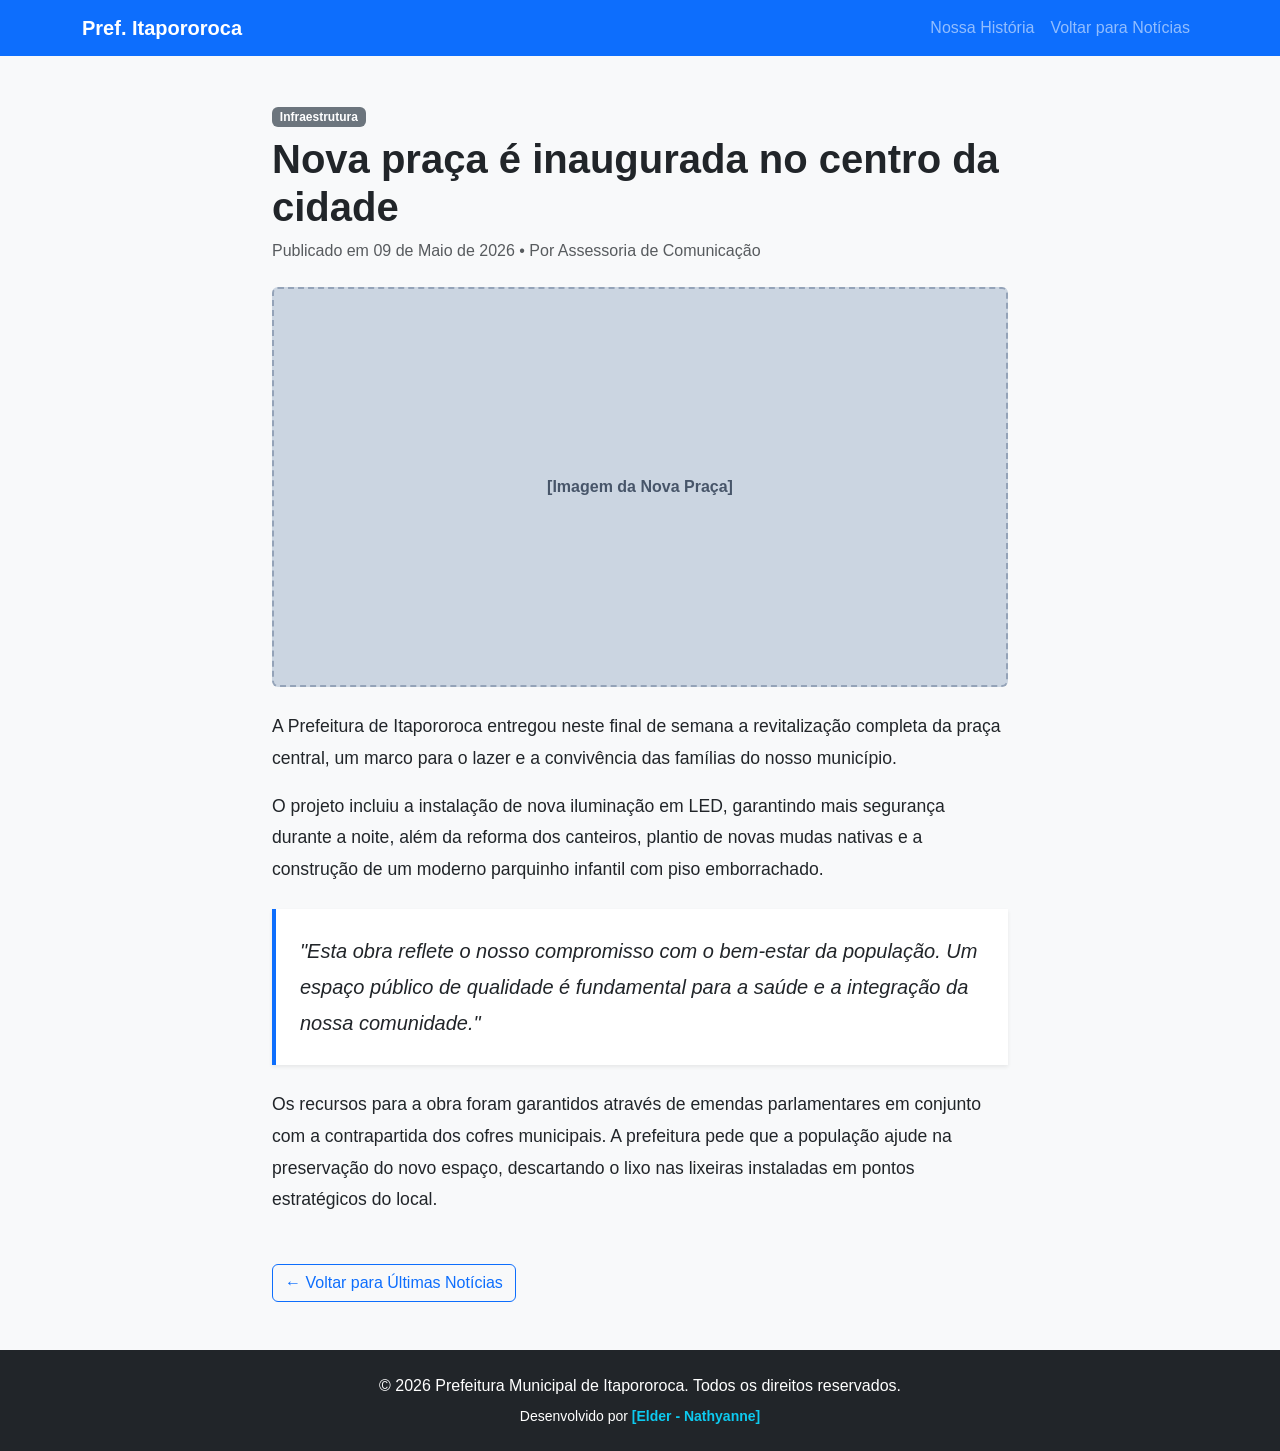
==== pages/noticia.html @ 1694d1ec "adequacao readme" ====
<!DOCTYPE html>
<html lang="pt-BR">
<head>
    <meta charset="UTF-8">
    <meta name="viewport" content="width=device-width, initial-scale=1.0">
    <title>Notícia - Prefeitura Municipal de Itapororoca</title>
    <link href="https://cdn.jsdelivr.net/npm/bootstrap@5.3.0/dist/css/bootstrap.min.css" rel="stylesheet">
    <!-- Caminho atualizado para a pasta assets -->
    <link rel="stylesheet" href="../assets/css/style.css">
</head>
<body class="bg-light">

    <!-- Navbar -->
    <nav class="navbar navbar-expand-lg navbar-dark bg-primary sticky-top">
        <div class="container">
            <a class="navbar-brand fw-bold" href="../index.html">Pref. Itapororoca</a>
            <button class="navbar-toggler" type="button" data-bs-toggle="collapse" data-bs-target="#navbarNav">
                <span class="navbar-toggler-icon"></span>
            </button>
            <div class="collapse navbar-collapse" id="navbarNav">
                <ul class="navbar-nav ms-auto">
                    <li class="nav-item"><a class="nav-link" href="../index.html#historia">Nossa História</a></li>
                    <li class="nav-item"><a class="nav-link" href="../index.html#noticias">Voltar para Notícias</a></li>
                </ul>
            </div>
        </div>
    </nav>

    <!-- Conteúdo da Notícia -->
    <main class="container py-5">
        <div class="row justify-content-center">
            <div class="col-lg-8">
                <!-- Cabeçalho da Notícia -->
                <header class="mb-4">
                    <span class="badge bg-secondary mb-2">Infraestrutura</span>
                    <h1 class="fw-bold">Nova praça é inaugurada no centro da cidade</h1>
                    <p class="text-muted">Publicado em 09 de Maio de 2026 • Por Assessoria de Comunicação</p>
                </header>

                <!-- Imagem de Destaque -->
                <div class="image-placeholder rounded mb-4" style="height: 400px; width: 100%;">
                    <!-- Quando tiver a imagem: <img src="../assets/img/praca.jpg" class="img-fluid rounded w-100" alt="Nova Praça"> -->
                    [Imagem da Nova Praça]
                </div>

                <!-- Corpo do Texto -->
                <article style="line-height: 1.8; font-size: 1.1rem;">
                    <p>A Prefeitura de Itapororoca entregou neste final de semana a revitalização completa da praça central, um marco para o lazer e a convivência das famílias do nosso município.</p>
                    <p>O projeto incluiu a instalação de nova iluminação em LED, garantindo mais segurança durante a noite, além da reforma dos canteiros, plantio de novas mudas nativas e a construção de um moderno parquinho infantil com piso emborrachado.</p>
                    <blockquote class="blockquote bg-white p-4 shadow-sm border-start border-primary border-4 my-4">
                        <p class="mb-0 fst-italic">"Esta obra reflete o nosso compromisso com o bem-estar da população. Um espaço público de qualidade é fundamental para a saúde e a integração da nossa comunidade."</p>
                    </blockquote>
                    <p>Os recursos para a obra foram garantidos através de emendas parlamentares em conjunto com a contrapartida dos cofres municipais. A prefeitura pede que a população ajude na preservação do novo espaço, descartando o lixo nas lixeiras instaladas em pontos estratégicos do local.</p>
                </article>

                <!-- Botão de Voltar -->
                <div class="mt-5">
                    <a href="../index.html#noticias" class="btn btn-outline-primary">&larr; Voltar para Últimas Notícias</a>
                </div>
            </div>
        </div>
    </main>

    <!-- Footer -->
    <footer class="bg-dark text-white text-center py-4 mt-auto">
        <div class="container">
            <p class="mb-2">&copy; 2026 Prefeitura Municipal de Itapororoca. Todos os direitos reservados.</p>
            <p class="mb-0 small">
                Desenvolvido por <a href="#" class="text-info text-decoration-none fw-bold">[Elder - Nathyanne]</a>
            </p>
        </div>
    </footer>

    <script src="https://cdn.jsdelivr.net/npm/bootstrap@5.3.0/dist/js/bootstrap.bundle.min.js"></script>
</body>
</html>
---- assets/css/style.css ----
body {
    font-family: 'Segoe UI', Tahoma, Geneva, Verdana, sans-serif;
    scroll-behavior: smooth;
}


.image-placeholder {
    background-color: #cbd5e1;
    color: #475569;
    display: flex;
    align-items: center;
    justify-content: center;
    font-weight: bold;
    text-align: center;
    border: 2px dashed #94a3b8;
}

.hero {
    min-height: 60vh;
    background-color: #3b82f6;

}

.hero .container {
    background-color: rgba(0, 0, 0, 0.4);
    padding: 2rem;
    border-radius: 10px;
}

.nav-link:hover {
    color: #f8f9fa !important;
    text-decoration: underline;
}

.card {
    transition: transform 0.3s ease;
}

.card:hover {
    transform: translateY(-5px);
}
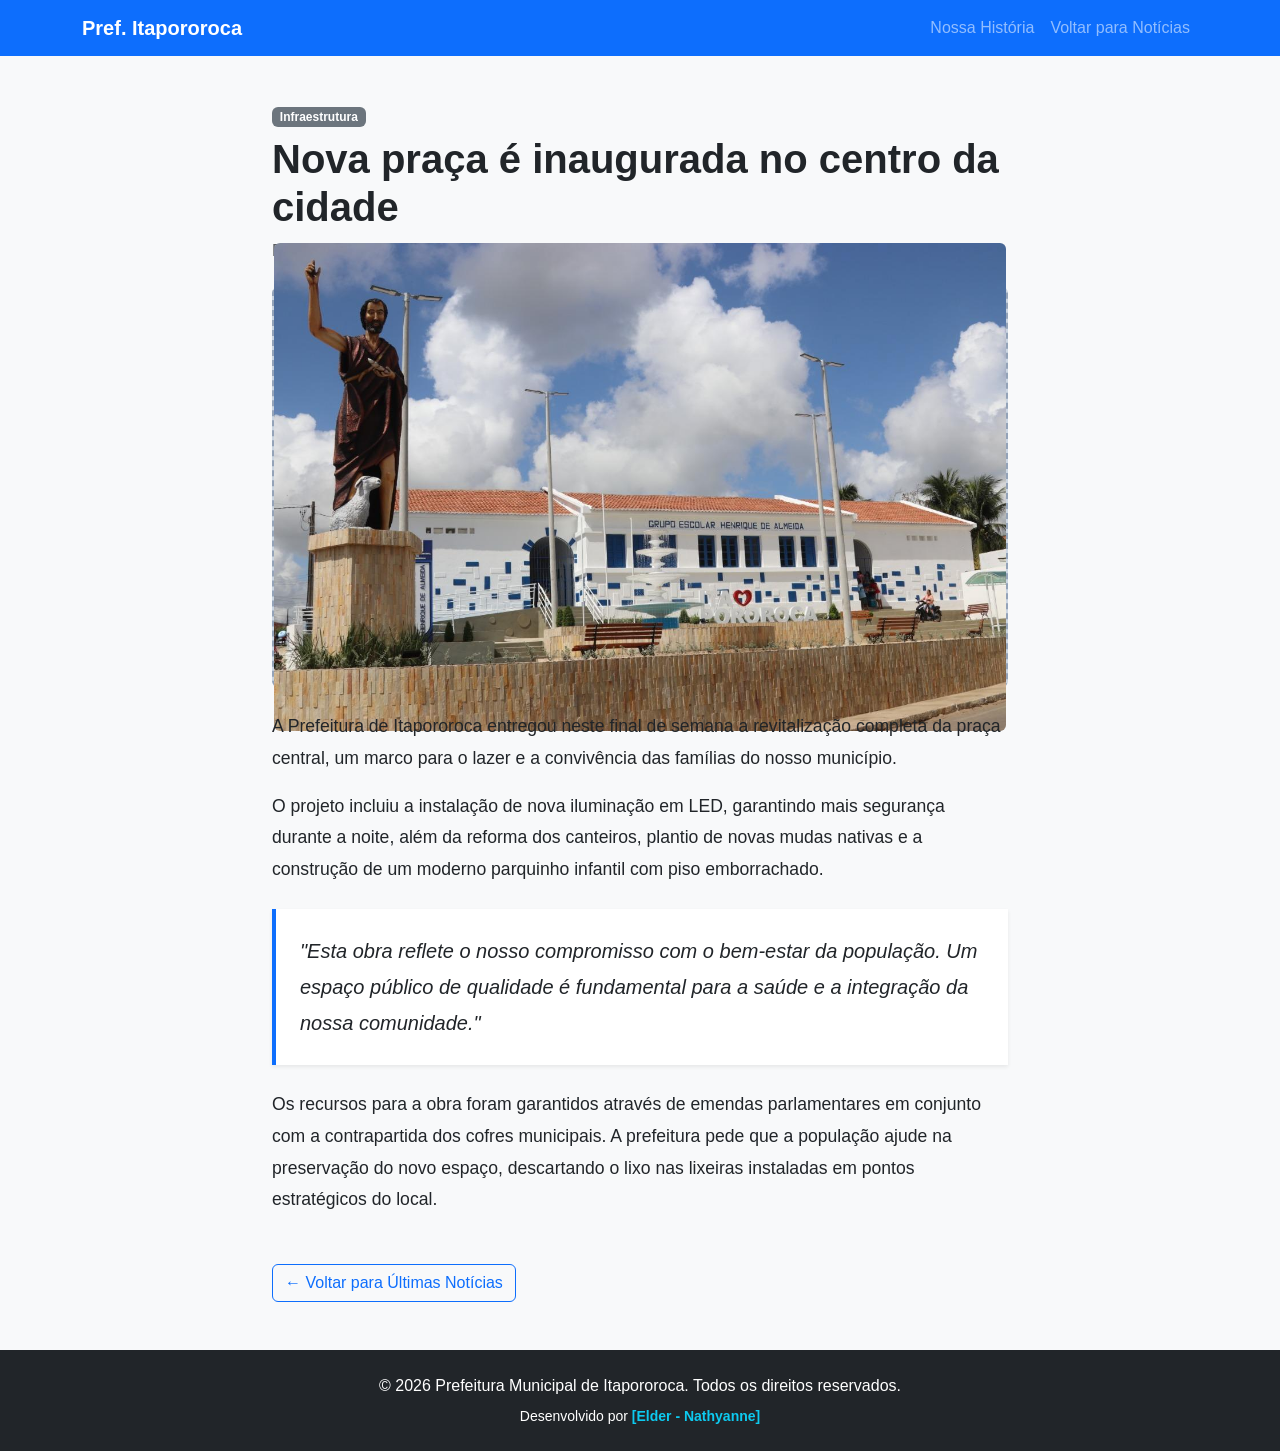
==== commit e956cd35: "atualizando a pagina de noticias" ====
--- a/pages/noticia.html
+++ b/pages/noticia.html
@@ -5,12 +5,10 @@
     <meta name="viewport" content="width=device-width, initial-scale=1.0">
     <title>Notícia - Prefeitura Municipal de Itapororoca</title>
     <link href="https://cdn.jsdelivr.net/npm/bootstrap@5.3.0/dist/css/bootstrap.min.css" rel="stylesheet">
-    <!-- Caminho atualizado para a pasta assets -->
     <link rel="stylesheet" href="../assets/css/style.css">
 </head>
 <body class="bg-light">
 
-    <!-- Navbar -->
     <nav class="navbar navbar-expand-lg navbar-dark bg-primary sticky-top">
         <div class="container">
             <a class="navbar-brand fw-bold" href="../index.html">Pref. Itapororoca</a>
@@ -26,24 +24,19 @@
         </div>
     </nav>
 
-    <!-- Conteúdo da Notícia -->
     <main class="container py-5">
         <div class="row justify-content-center">
             <div class="col-lg-8">
-                <!-- Cabeçalho da Notícia -->
                 <header class="mb-4">
                     <span class="badge bg-secondary mb-2">Infraestrutura</span>
                     <h1 class="fw-bold">Nova praça é inaugurada no centro da cidade</h1>
                     <p class="text-muted">Publicado em 09 de Maio de 2026 • Por Assessoria de Comunicação</p>
                 </header>
 
-                <!-- Imagem de Destaque -->
                 <div class="image-placeholder rounded mb-4" style="height: 400px; width: 100%;">
-                    <!-- Quando tiver a imagem: <img src="../assets/img/praca.jpg" class="img-fluid rounded w-100" alt="Nova Praça"> -->
-                    [Imagem da Nova Praça]
+                    <img src="../assets/img/praca.jpg" class="img-fluid rounded w-100" alt="Nova Praça">
                 </div>
 
-                <!-- Corpo do Texto -->
                 <article style="line-height: 1.8; font-size: 1.1rem;">
                     <p>A Prefeitura de Itapororoca entregou neste final de semana a revitalização completa da praça central, um marco para o lazer e a convivência das famílias do nosso município.</p>
                     <p>O projeto incluiu a instalação de nova iluminação em LED, garantindo mais segurança durante a noite, além da reforma dos canteiros, plantio de novas mudas nativas e a construção de um moderno parquinho infantil com piso emborrachado.</p>
@@ -53,7 +46,6 @@
                     <p>Os recursos para a obra foram garantidos através de emendas parlamentares em conjunto com a contrapartida dos cofres municipais. A prefeitura pede que a população ajude na preservação do novo espaço, descartando o lixo nas lixeiras instaladas em pontos estratégicos do local.</p>
                 </article>
 
-                <!-- Botão de Voltar -->
                 <div class="mt-5">
                     <a href="../index.html#noticias" class="btn btn-outline-primary">&larr; Voltar para Últimas Notícias</a>
                 </div>
@@ -61,7 +53,6 @@
         </div>
     </main>
 
-    <!-- Footer -->
     <footer class="bg-dark text-white text-center py-4 mt-auto">
         <div class="container">
             <p class="mb-2">&copy; 2026 Prefeitura Municipal de Itapororoca. Todos os direitos reservados.</p>
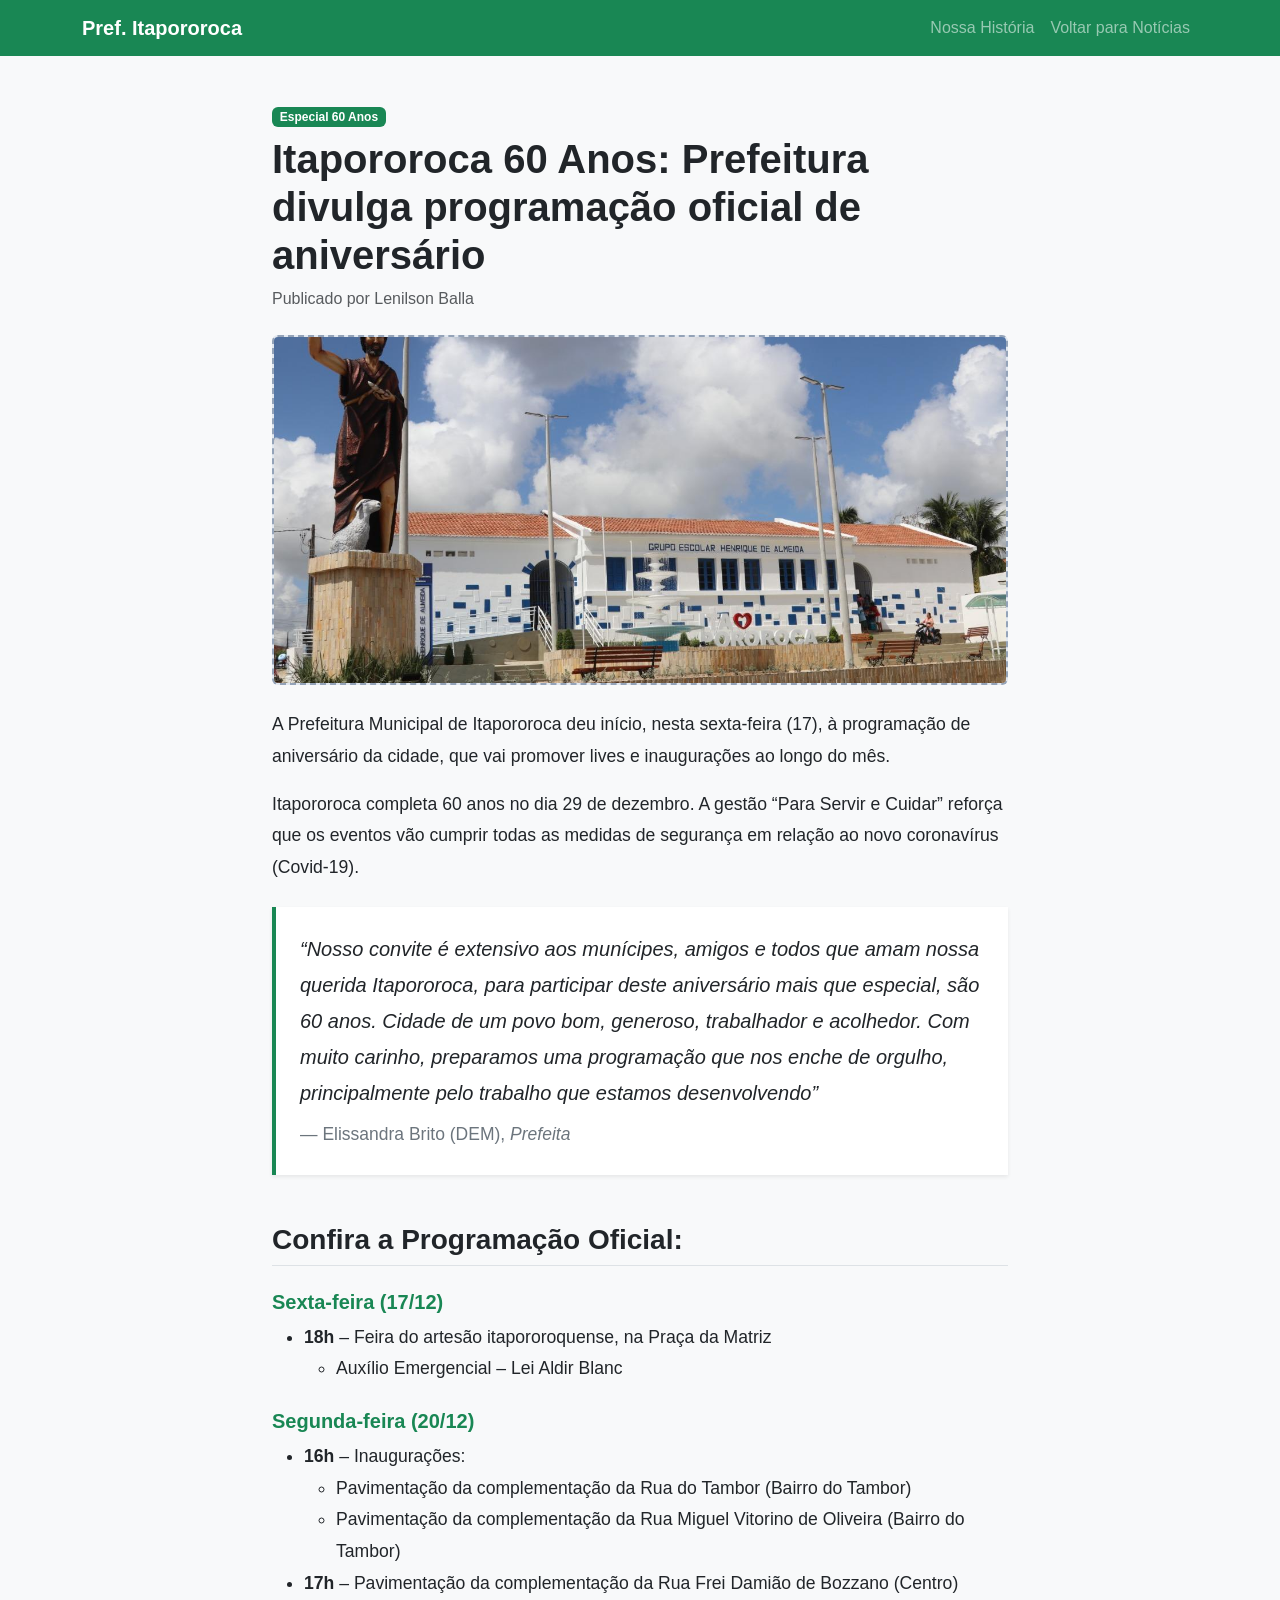
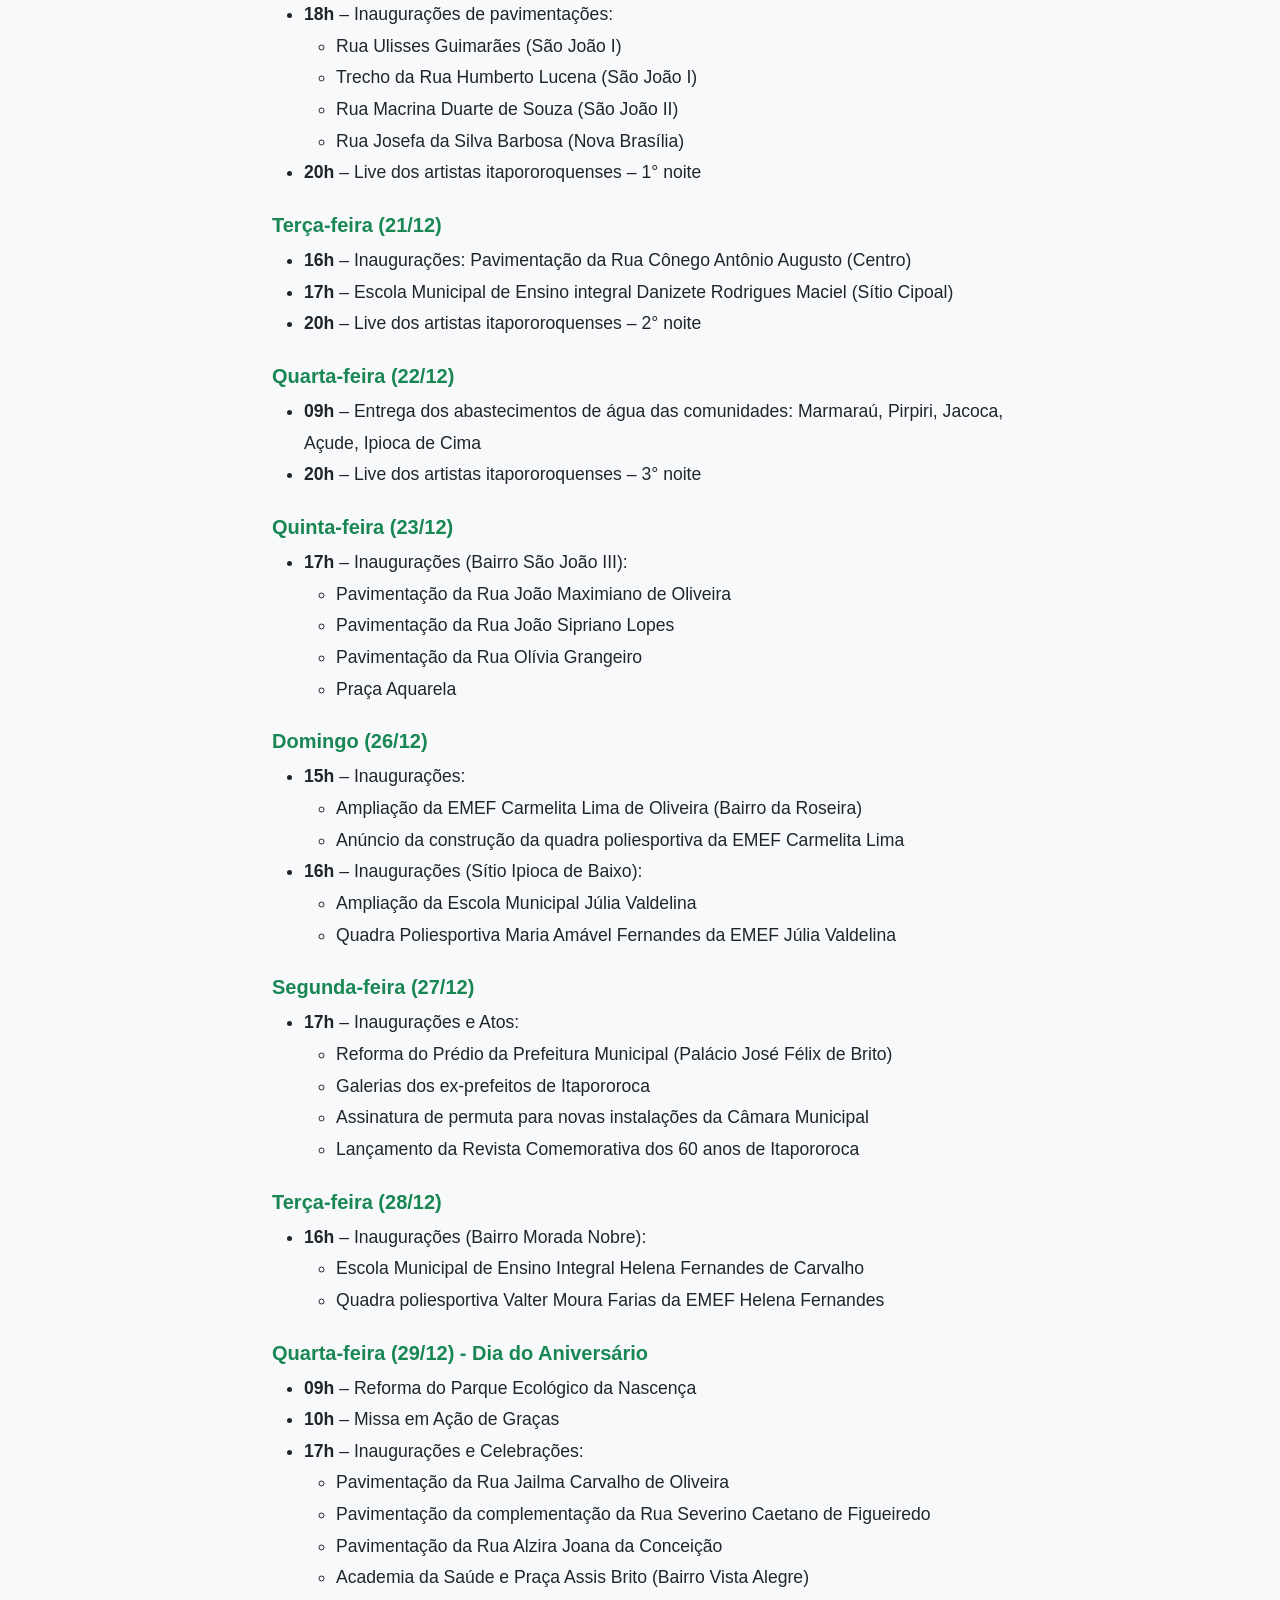
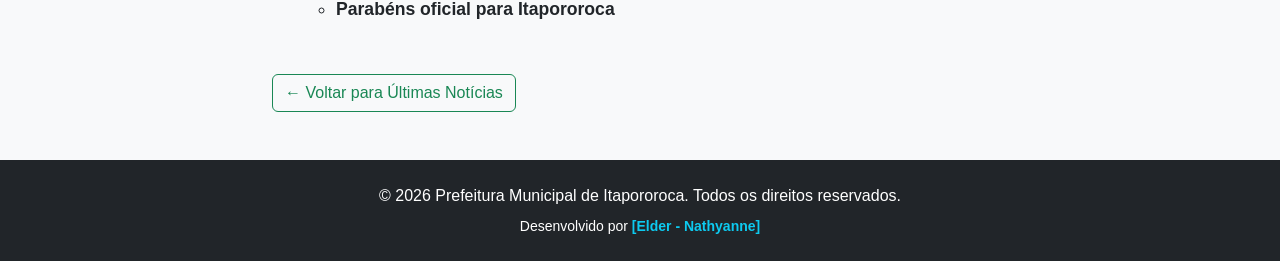
==== commit efa8d64e: "verde" ====
--- a/pages/noticia.html
+++ b/pages/noticia.html
@@ -3,13 +3,14 @@
 <head>
     <meta charset="UTF-8">
     <meta name="viewport" content="width=device-width, initial-scale=1.0">
-    <title>Notícia - Prefeitura Municipal de Itapororoca</title>
+    <title>Itapororoca 60 Anos - Prefeitura Municipal</title>
     <link href="https://cdn.jsdelivr.net/npm/bootstrap@5.3.0/dist/css/bootstrap.min.css" rel="stylesheet">
     <link rel="stylesheet" href="../assets/css/style.css">
 </head>
 <body class="bg-light">
 
-    <nav class="navbar navbar-expand-lg navbar-dark bg-primary sticky-top">
+    <!-- Alterado de bg-primary para bg-success -->
+    <nav class="navbar navbar-expand-lg navbar-dark bg-success sticky-top">
         <div class="container">
             <a class="navbar-brand fw-bold" href="../index.html">Pref. Itapororoca</a>
             <button class="navbar-toggler" type="button" data-bs-toggle="collapse" data-bs-target="#navbarNav">
@@ -28,26 +29,137 @@
         <div class="row justify-content-center">
             <div class="col-lg-8">
                 <header class="mb-4">
-                    <span class="badge bg-secondary mb-2">Infraestrutura</span>
-                    <h1 class="fw-bold">Nova praça é inaugurada no centro da cidade</h1>
-                    <p class="text-muted">Publicado em 09 de Maio de 2026 • Por Assessoria de Comunicação</p>
+                    <span class="badge bg-success mb-2">Especial 60 Anos</span>
+                    <h1 class="fw-bold">Itapororoca 60 Anos: Prefeitura divulga programação oficial de aniversário</h1>
+                    <p class="text-muted">Publicado por Lenilson Balla</p>
                 </header>
 
-                <div class="image-placeholder rounded mb-4" style="height: 400px; width: 100%;">
-                    <img src="../assets/img/praca.jpg" class="img-fluid rounded w-100" alt="Nova Praça">
+                <div class="rounded mb-4 overflow-hidden image-placeholder" style="height: 350px; width: 100%; background-color: #e2e8f0;">
+                    <img src="../assets/img/praca.jpg" class="w-100 h-100" style="object-fit: cover;" alt="Aniversário de Itapororoca">
                 </div>
+                <article style="line-height: 1.8; font-size: 1.1rem;">
+                    <p>A Prefeitura Municipal de Itapororoca deu início, nesta sexta-feira (17), à programação de aniversário da cidade, que vai promover lives e inaugurações ao longo do mês.</p>
+                    
+                    <p>Itapororoca completa 60 anos no dia 29 de dezembro. A gestão “Para Servir e Cuidar” reforça que os eventos vão cumprir todas as medidas de segurança em relação ao novo coronavírus (Covid-19).</p>
+                    
+                    <blockquote class="blockquote bg-white p-4 shadow-sm border-start border-success border-4 my-4">
+                        <p class="mb-0 fst-italic">“Nosso convite é extensivo aos munícipes, amigos e todos que amam nossa querida Itapororoca, para participar deste aniversário mais que especial, são 60 anos. Cidade de um povo bom, generoso, trabalhador e acolhedor. Com muito carinho, preparamos uma programação que nos enche de orgulho, principalmente pelo trabalho que estamos desenvolvendo”</p>
+                        <footer class="blockquote-footer mt-2">Elissandra Brito (DEM), <cite title="Prefeita de Itapororoca">Prefeita</cite></footer>
+                    </blockquote>
 
-                <article style="line-height: 1.8; font-size: 1.1rem;">
-                    <p>A Prefeitura de Itapororoca entregou neste final de semana a revitalização completa da praça central, um marco para o lazer e a convivência das famílias do nosso município.</p>
-                    <p>O projeto incluiu a instalação de nova iluminação em LED, garantindo mais segurança durante a noite, além da reforma dos canteiros, plantio de novas mudas nativas e a construção de um moderno parquinho infantil com piso emborrachado.</p>
-                    <blockquote class="blockquote bg-white p-4 shadow-sm border-start border-primary border-4 my-4">
-                        <p class="mb-0 fst-italic">"Esta obra reflete o nosso compromisso com o bem-estar da população. Um espaço público de qualidade é fundamental para a saúde e a integração da nossa comunidade."</p>
-                    </blockquote>
-                    <p>Os recursos para a obra foram garantidos através de emendas parlamentares em conjunto com a contrapartida dos cofres municipais. A prefeitura pede que a população ajude na preservação do novo espaço, descartando o lixo nas lixeiras instaladas em pontos estratégicos do local.</p>
+                    <!-- Ajustado as cores dos subtítulos de text-primary (azul) para text-success (verde) para manter o padrão visual -->
+                    <h3 class="fw-bold mt-5 mb-4 border-bottom pb-2">Confira a Programação Oficial:</h3>
+
+                    <h5 class="text-success fw-bold">Sexta-feira (17/12)</h5>
+                    <ul class="mb-4">
+                        <li><strong>18h</strong> – Feira do artesão itapororoquense, na Praça da Matriz
+                            <ul>
+                                <li>Auxílio Emergencial – Lei Aldir Blanc</li>
+                            </ul>
+                        </li>
+                    </ul>
+
+                    <h5 class="text-success fw-bold">Segunda-feira (20/12)</h5>
+                    <ul class="mb-4">
+                        <li><strong>16h</strong> – Inaugurações:
+                            <ul>
+                                <li>Pavimentação da complementação da Rua do Tambor (Bairro do Tambor)</li>
+                                <li>Pavimentação da complementação da Rua Miguel Vitorino de Oliveira (Bairro do Tambor)</li>
+                            </ul>
+                        </li>
+                        <li><strong>17h</strong> – Pavimentação da complementação da Rua Frei Damião de Bozzano (Centro)</li>
+                        <li><strong>18h</strong> – Inaugurações de pavimentações:
+                            <ul>
+                                <li>Rua Ulisses Guimarães (São João I)</li>
+                                <li>Trecho da Rua Humberto Lucena (São João I)</li>
+                                <li>Rua Macrina Duarte de Souza (São João II)</li>
+                                <li>Rua Josefa da Silva Barbosa (Nova Brasília)</li>
+                            </ul>
+                        </li>
+                        <li><strong>20h</strong> – Live dos artistas itapororoquenses – 1° noite</li>
+                    </ul>
+
+                    <h5 class="text-success fw-bold">Terça-feira (21/12)</h5>
+                    <ul class="mb-4">
+                        <li><strong>16h</strong> – Inaugurações: Pavimentação da Rua Cônego Antônio Augusto (Centro)</li>
+                        <li><strong>17h</strong> – Escola Municipal de Ensino integral Danizete Rodrigues Maciel (Sítio Cipoal)</li>
+                        <li><strong>20h</strong> – Live dos artistas itapororoquenses – 2° noite</li>
+                    </ul>
+
+                    <h5 class="text-success fw-bold">Quarta-feira (22/12)</h5>
+                    <ul class="mb-4">
+                        <li><strong>09h</strong> – Entrega dos abastecimentos de água das comunidades: Marmaraú, Pirpiri, Jacoca, Açude, Ipioca de Cima</li>
+                        <li><strong>20h</strong> – Live dos artistas itapororoquenses – 3° noite</li>
+                    </ul>
+
+                    <h5 class="text-success fw-bold">Quinta-feira (23/12)</h5>
+                    <ul class="mb-4">
+                        <li><strong>17h</strong> – Inaugurações (Bairro São João III):
+                            <ul>
+                                <li>Pavimentação da Rua João Maximiano de Oliveira</li>
+                                <li>Pavimentação da Rua João Sipriano Lopes</li>
+                                <li>Pavimentação da Rua Olívia Grangeiro</li>
+                                <li>Praça Aquarela</li>
+                            </ul>
+                        </li>
+                    </ul>
+
+                    <h5 class="text-success fw-bold">Domingo (26/12)</h5>
+                    <ul class="mb-4">
+                        <li><strong>15h</strong> – Inaugurações:
+                            <ul>
+                                <li>Ampliação da EMEF Carmelita Lima de Oliveira (Bairro da Roseira)</li>
+                                <li>Anúncio da construção da quadra poliesportiva da EMEF Carmelita Lima</li>
+                            </ul>
+                        </li>
+                        <li><strong>16h</strong> – Inaugurações (Sítio Ipioca de Baixo):
+                            <ul>
+                                <li>Ampliação da Escola Municipal Júlia Valdelina</li>
+                                <li>Quadra Poliesportiva Maria Amável Fernandes da EMEF Júlia Valdelina</li>
+                            </ul>
+                        </li>
+                    </ul>
+
+                    <h5 class="text-success fw-bold">Segunda-feira (27/12)</h5>
+                    <ul class="mb-4">
+                        <li><strong>17h</strong> – Inaugurações e Atos:
+                            <ul>
+                                <li>Reforma do Prédio da Prefeitura Municipal (Palácio José Félix de Brito)</li>
+                                <li>Galerias dos ex-prefeitos de Itapororoca</li>
+                                <li>Assinatura de permuta para novas instalações da Câmara Municipal</li>
+                                <li>Lançamento da Revista Comemorativa dos 60 anos de Itapororoca</li>
+                            </ul>
+                        </li>
+                    </ul>
+
+                    <h5 class="text-success fw-bold">Terça-feira (28/12)</h5>
+                    <ul class="mb-4">
+                        <li><strong>16h</strong> – Inaugurações (Bairro Morada Nobre):
+                            <ul>
+                                <li>Escola Municipal de Ensino Integral Helena Fernandes de Carvalho</li>
+                                <li>Quadra poliesportiva Valter Moura Farias da EMEF Helena Fernandes</li>
+                            </ul>
+                        </li>
+                    </ul>
+
+                    <h5 class="text-success fw-bold">Quarta-feira (29/12) - Dia do Aniversário</h5>
+                    <ul class="mb-4">
+                        <li><strong>09h</strong> – Reforma do Parque Ecológico da Nascença</li>
+                        <li><strong>10h</strong> – Missa em Ação de Graças</li>
+                        <li><strong>17h</strong> – Inaugurações e Celebrações:
+                            <ul>
+                                <li>Pavimentação da Rua Jailma Carvalho de Oliveira</li>
+                                <li>Pavimentação da complementação da Rua Severino Caetano de Figueiredo</li>
+                                <li>Pavimentação da Rua Alzira Joana da Conceição</li>
+                                <li>Academia da Saúde e Praça Assis Brito (Bairro Vista Alegre)</li>
+                                <li><strong>Parabéns oficial para Itapororoca</strong></li>
+                            </ul>
+                        </li>
+                    </ul>
+
                 </article>
-
                 <div class="mt-5">
-                    <a href="../index.html#noticias" class="btn btn-outline-primary">&larr; Voltar para Últimas Notícias</a>
+                    <a href="../index.html#noticias" class="btn btn-outline-success">&larr; Voltar para Últimas Notícias</a>
                 </div>
             </div>
         </div>
--- a/assets/css/style.css
+++ b/assets/css/style.css
@@ -1,9 +1,7 @@
-
 body {
     font-family: 'Segoe UI', Tahoma, Geneva, Verdana, sans-serif;
     scroll-behavior: smooth;
 }
-
 
 .image-placeholder {
     background-color: #cbd5e1;
@@ -18,8 +16,7 @@
 
 .hero {
     min-height: 60vh;
-    background-color: #3b82f6;
-
+    background-color: #198754; 
 }
 
 .hero .container {
